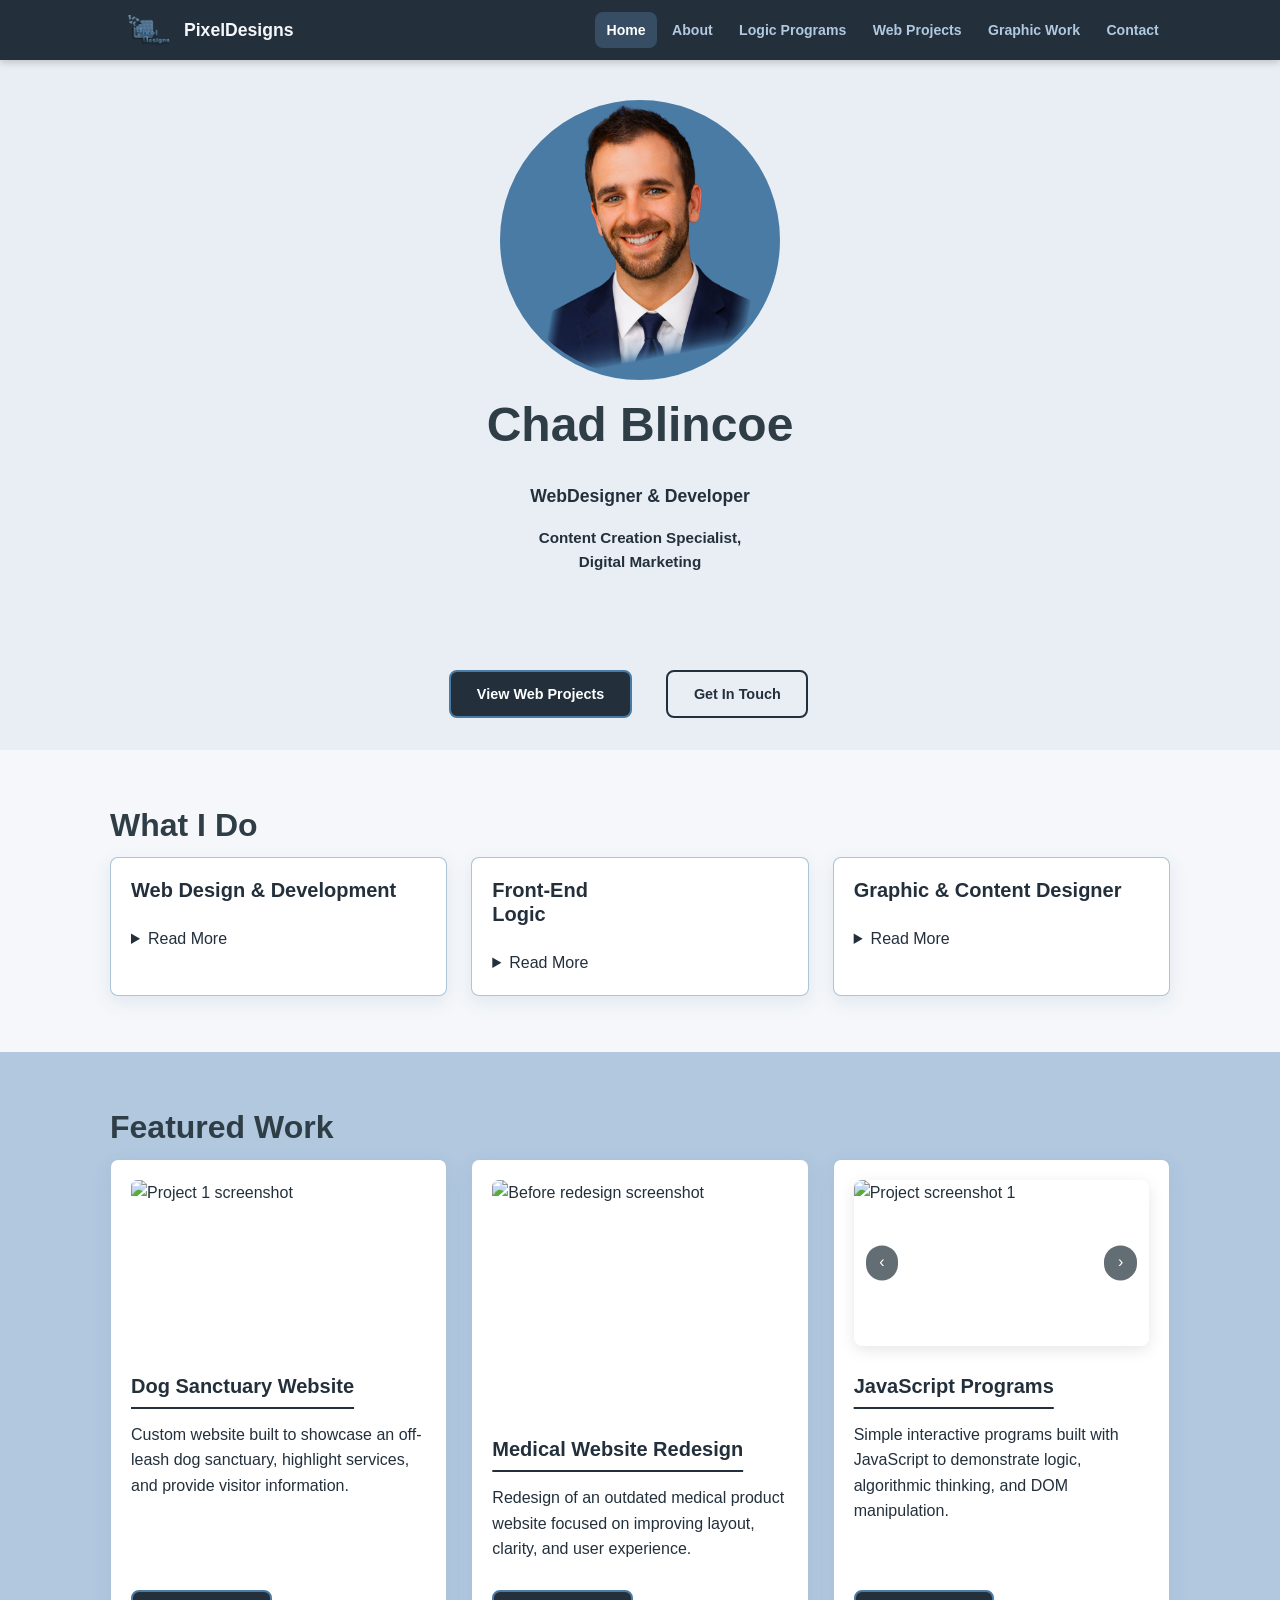
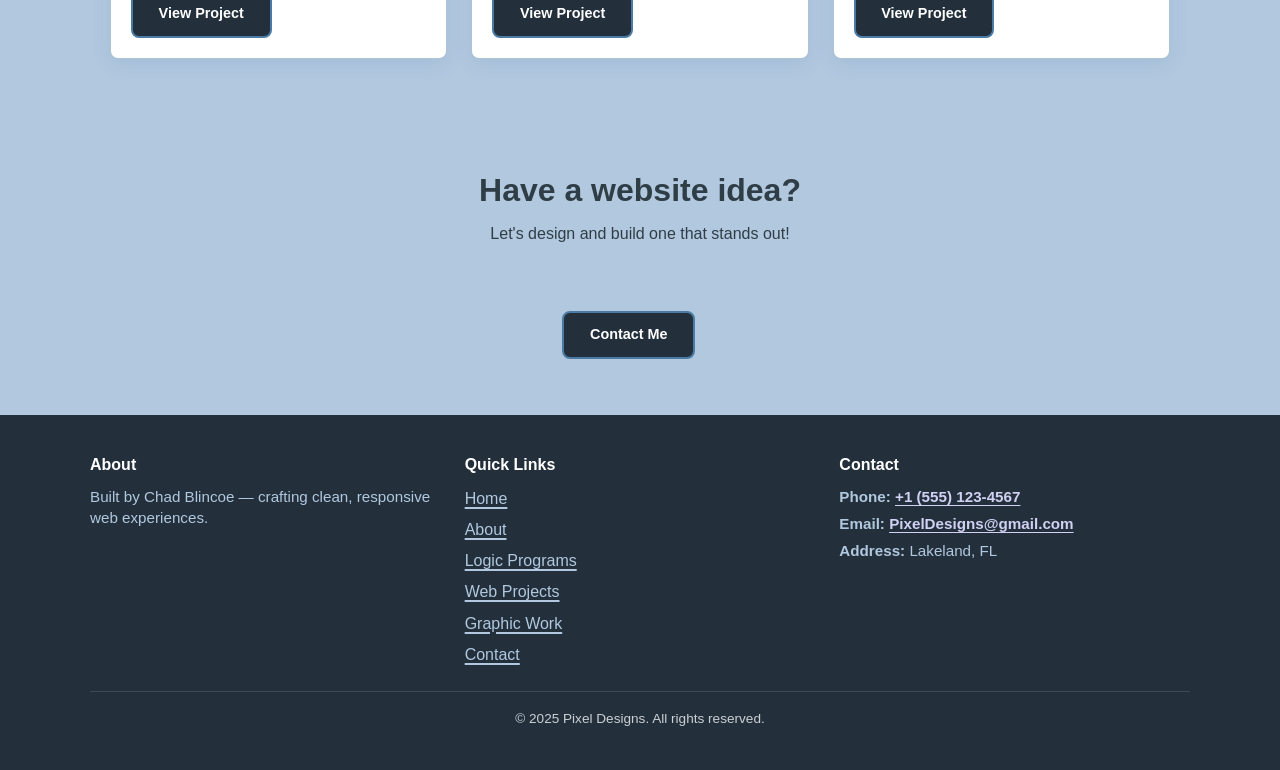
==== index.html @ 82760873 "fixed my final version for favicon" ====
<!doctype html>
<html lang="en">
  <head>
    <meta charset="UTF-8" />
    <meta name="viewport" content="width=device-width, initial-scale=1.0" />
    <title>Portfolio | Home</title>
    <link rel="stylesheet" href="styles.css" />
     <link rel="apple-touch-icon" sizes="180x180" href="favicon/apple-touch-icon.png">
<link rel="icon" type="image/png" sizes="32x32" href="favicon/favicon-32x32.png">
<link rel="icon" type="image/png" sizes="16x16" href="favicon/favicon-16x16.png">
<link rel="manifest" href="favicon/site.webmanifest">
  </head>
  <body>
    <!-- navbar -->
    <header class="navbar">
      <div class="nav-inner">
        <a href="index.html" class="logo">
          <!-- Logo -->
          <img
            src="media/myLogo.png"
            alt="Pixel designs logo"
            width="66"
            height="46"
          />
          <span>PixelDesigns</span>
        </a>

        <button
          class="hamburger"
          id="hamburger"
          aria-label="Toggle navigation"
          aria-expanded="false"
          aria-controls="navLinks"
        >
          <span></span>
          <span></span>
          <span></span>
        </button>

        <nav id="navLinks" class="nav-links" aria-label="Main navigation">
          <a href="index.html" class="nav-link active">Home</a>
          <a href="about.html" class="nav-link">About</a>
          <a href="logic-programs.html" class="nav-link">Logic Programs</a>
          <a href="web-projects.html" class="nav-link">Web Projects</a>
          <a href="graphic-work.html" class="nav-link">Graphic Work</a>
          <a href="contact.html" class="nav-link">Contact</a>
        </nav>
      </div>
    </header>

    <main id="main">
      <!-- hero -->
      <section class="hero hero-Bg">
        <!-- my selfie -->
        <img
          src="media/ChadSelfie.png"
          alt="Photo of Your Name"
          class="hero-photo"
        />
        <h1>Chad Blincoe</h1>
        <p class="hero-subtitle">WebDesigner &amp; Developer</p>
        <p class="hero-subtitle subtitle2">
          Content Creation Specialist,
          <br />
          Digital Marketing
        </p>
        <div class="hero-btns">
          <a href="web-projects.html" class="btn btn-primary">
            View Web Projects
          </a>
          <a href="contact.html" class="btn btn-secondary">Get In Touch</a>
        </div>
      </section>

      <!-- my skills -->
      <section class="section">
        <div class="container">
          <h2>What I Do</h2>
          <div class="grid-3">
            <div class="card">
              <h3>Web Design &amp; Development</h3>
              <details>
                <summary>Read More</summary>
                <p>
                  I build responsive websites using HTML, CSS, and JavaScript.
                  My focus is clean structure, mobile-first layouts, and
                  user-friendly design that works across different screen sizes.
                </p>
              </details>
            </div>
            <div class="card">
              <h3>
                Front-End
                <br />
                Logic
              </h3>
              <details>
                <summary>Read More</summary>
                <p>
                  I use JavaScript to add interactivity and functionality to
                  websites. This includes DOM manipulation, event handling, form
                  validation, and dynamic UI features like menus and overlays.
                </p>
              </details>
            </div>
            <div class="card">
              <h3>Graphic &amp; Content Designer</h3>
              <details>
                <summary>Read More</summary>
                <p>
                  I create visual assets and layouts that support clear branding
                  and user experience. My work focuses on clean design, visual
                  hierarchy, and graphics that integrate smoothly into web
                  interfaces.
                </p>
              </details>
            </div>
          </div>
        </div>
      </section>

      <!-- work experience -->
      <section class="section alt-bg">
        <div class="container">
          <h2>Featured Work</h2>
          <div class="grid-3">
            <div class="card">
              <img src="media/pottsSiteDesign.png" alt="Project 1 screenshot" />
              <h3 class="homeCards">Dog Sanctuary Website</h3>
              <p>
                Custom website built to showcase an off-leash dog sanctuary,
                highlight services, and provide visitor information.
              </p>
              <a href="web-projects.html" class="btn btn-primary">
                View Project
              </a>
            </div>
            <div class="card">
              <div class="split-image">
                <div class="split-image__item">
                  <img
                    src="media/beforeSite.png"
                    alt="Before redesign screenshot"
                  />
                </div>
                <div class="split-image__item">
                  <img
                    src="media/afterSite.png"
                    alt="After redesign screenshot"
                  />
                </div>
              </div>
              <h3 class="homeCards">Medical Website Redesign</h3>
              <p>
                Redesign of an outdated medical product website focused on
                improving layout, clarity, and user experience.
              </p>
              <a href="web-projects.html" class="btn btn-primary">
                View Project
              </a>
            </div>
            <div class="card">
              <div class="image-slider" aria-label="Project 3 gallery">
                <div class="slider-track">
                  <img
                    class="slide"
                    src="media/RockPaperScissors.png"
                    alt="Project screenshot 1"
                  />
                  <img
                    class="slide"
                    src="media/motivationArray.png"
                    alt="Project screenshot 2"
                  />
                  <img
                    class="slide"
                    src="media/ColorTranslator.png"
                    alt="Project screenshot 3"
                  />
                </div>
                <button class="slider-btn prev" aria-label="Previous slide">
                  ‹
                </button>
                <button class="slider-btn next" aria-label="Next slide">
                  ›
                </button>
              </div>
              <h3 class="homeCards">JavaScript Programs</h3>
              <p>
                Simple interactive programs built with JavaScript to demonstrate
                logic, algorithmic thinking, and DOM manipulation.
              </p>
              <a href="logic-programs.html" class="btn btn-primary">
                View Project
              </a>
            </div>
          </div>
        </div>
      </section>
      <section class="section alt-bg">
        <div class="container center">
          <h2>Have a website idea?</h2>
          <p>Let's design and build one that stands out!</p>
          <a href="contact.html" class="btn btn-primary">Contact Me</a>
        </div>
      </section>
    </main>

    <footer class="footer">
      <div class="footer-inner">
        <div class="footer-grid">
          <div class="footer-col footer-col--about">
            <h3>About</h3>
            <p>
              Built by Chad Blincoe — crafting clean, responsive web
              experiences.
            </p>
          </div>
          <div class="footer-col footer-col--links">
            <h3>Quick Links</h3>
            <nav aria-label="Footer navigation">
              <a href="index.html">Home</a>
              <a href="about.html">About</a>
              <a href="logic-programs.html">Logic Programs</a>
              <a href="web-projects.html">Web Projects</a>
              <a href="graphic-work.html">Graphic Work</a>
              <a href="contact.html">Contact</a>
            </nav>
          </div>
          <div class="footer-col footer-col--contact">
            <h3>Contact</h3>
            <p>
              <strong>Phone:</strong>
              <a href="tel:+15551234567">
                <span class="footer-contact-text">+1 (555) 123-4567</span>
              </a>
            </p>
            <p>
              <strong>Email:</strong>
              <a href="mailto:pixeldesigns@gmail.com">
                <span class="footer-contact-text">PixelDesigns@gmail.com</span>
              </a>
            </p>
            <p>
              <strong>Address:</strong>
              Lakeland, FL
            </p>
          </div>
        </div>
        <div class="footer-bottom">
          <p>&copy; 2025 Pixel Designs. All rights reserved.</p>
        </div>
      </div>
    </footer>

    <script src="scripts.js"></script>
  </body>
</html>
---- styles.css ----
/* ============================================================
   my color palette:
     --blue-mid:   #4A7BA5
     --blue-light: #6FA3D6
     --off-white:  #F5F7FA
     --dark:       #2F3E46
     --pale-blue:  #C6DDF0
   ============================================================ */

/* my varibles */
:root {
  --nav-h: 60px;
  --max-w: 1100px;
  --gap: 1.5rem;
  --radius: 8px;
  --blue-mid: #4a7ba5;
  --blue-mid-rgb: 74, 123, 165;
  --blue-light: #6fa3d6;
  --off-white: #e9edf4;
  --dark: #23303c;
  --pale-blue: #b1c8df;
}

/* reset */
*,
*::before,
*::after {
  box-sizing: border-box;
  margin: 0;
  padding: 0;
}

html {
  scroll-behavior: smooth;
}

body {
  font-family: sans-serif;
  font-size: 1rem;
  line-height: 1.6;
  color: #2f3e46;
  background-color: #f5f7fa;
  display: flex;
  flex-direction: column;
  min-height: 100vh;
}

main {
  flex: 1;
}

img {
  max-width: 100%;
  height: auto;
  display: block;
}

a {
  color: #4a7ba5;
}
a:hover,
a:focus-visible {
  color: #2f3e46;
}

:focus-visible {
  outline: 3px solid #4a7ba5;
  outline-offset: 3px;
}

h1,
h2,
h3 {
  line-height: 1.2;
  margin-bottom: 0.75rem;
  color: #2f3e46;
}
h1 {
  font-size: clamp(1.8rem, 4vw, 3rem);
}
h2 {
  font-size: clamp(1.4rem, 3vw, 2rem);
}
h3 {
  font-size: clamp(1rem, 2vw, 1.25rem);
}

p {
  margin-bottom: 1rem;
}
p:last-child {
  margin-bottom: 0;
}

ul,
ol {
  padding-left: 1.5rem;
}
li {
  margin-bottom: 0.4rem;
}

/* layout  */
.container {
  width: 100%;
  max-width: var(--max-w);
  margin-inline: auto;
  padding-inline: 1.25rem;
}

.section {
  padding-block: 3.5rem;
}

.alt-bg {
  background-color: var(--pale-blue);
}

.center {
  text-align: center;
}

/* two-column flex layout — stacks on mobile */
.two-col {
  display: flex;
  flex-wrap: wrap;
  gap: var(--gap);
  flex-direction: row;
}

/* flip order for alternating sections */
.two-col.reverse {
  flex-direction: row-reverse;
}

.two-col .col {
  flex: 1 1 280px;
}

/* 3-up grid */
.grid-3 {
  display: grid;
  grid-template-columns: repeat(auto-fit, minmax(240px, 1fr));
  gap: var(--gap);
}

/* 2-up grid */
.grid-2 {
  display: grid;
  grid-template-columns: repeat(auto-fit, minmax(280px, 1fr));
  gap: var(--gap);
}

/* navbar */
.navbar {
  position: sticky;
  top: 0;
  z-index: 100;
  height: var(--nav-h);
  background-color: var(--dark);
  box-shadow: 0 2px 8px rgba(0, 0, 0, 0.2);
}

.nav-inner {
  display: flex;
  align-items: center;
  justify-content: space-between;
  height: 100%;
  max-width: var(--max-w);
  margin-inline: auto;
  padding-inline: 1.25rem;
  gap: 1rem;
}

/* logo */
.logo {
  display: flex;
  align-items: center;
  gap: 0.5rem;
  text-decoration: none;
  color: #f5f7fa;
  font-weight: bold;
  font-size: 1.1rem;
  flex-shrink: 0;
}
.logo img {
  border-radius: 4px;
}
.logo span {
  color: #f5f7fa;
}

/* desktop nav links */
.nav-links {
  display: flex;
  align-items: center;
  gap: 0.25rem;
}

.nav-link {
  color: var(--pale-blue);
  text-decoration: none;
  font-weight: 600;
  font-size: 0.88rem;
  padding: 0.4rem 0.7rem;
  border-radius: var(--radius);
  transition:
    background 0.2s,
    color 0.2s;
}
.nav-link:hover,
.nav-link:focus-visible {
  background-color: rgba(198, 221, 240, 0.15);
  color: #fff;
  text-decoration: none;
}
.nav-link.active {
  background-color: rgba(111, 163, 214, 0.25);
  color: #fff;
}

/* hamburger — hidden on desktop */
.hamburger {
  display: none;
  flex-direction: column;
  justify-content: center;
  gap: 5px;
  width: 38px;
  height: 38px;
  background: none;
  border: none;
  cursor: pointer;
  padding: 5px;
  border-radius: var(--radius);
  flex-shrink: 0;
}
.hamburger span {
  display: block;
  width: 100%;
  height: 2px;
  background-color: #f5f7fa;
  border-radius: 2px;
  transition:
    transform 0.3s,
    opacity 0.3s;
  transform-origin: center;
}
.hamburger.is-open span:nth-child(1) {
  transform: translateY(7px) rotate(45deg);
}
.hamburger.is-open span:nth-child(2) {
  opacity: 0;
}
.hamburger.is-open span:nth-child(3) {
  transform: translateY(-7px) rotate(-45deg);
}

/* buttons */
.btn {
  display: inline-block;
  padding: 0.65rem 1.6rem;
  margin-right: 1.4rem;
  margin-top: 3rem;
  border-radius: var(--radius);
  font-weight: 700;
  font-size: 0.9rem;
  text-decoration: none;
  border: 2px solid transparent;
  cursor: pointer;
  transition:
    background 0.2s,
    color 0.2s,
    border-color 0.2s;
}
.btn-primary {
  background-color: var(--dark);
  color: #fff;
  border-color: var(--blue-mid);
}
.btn-primary:hover,
.btn-primary:focus-visible {
  background-color: var(--pale-blue);
  border-color: var(--dark);
  color: var(--dark);
  text-decoration: none;
}
.btn-secondary {
  background-color: transparent;
  color: var(--dark);
  border-color: var(--dark);
}
.btn-secondary:hover,
.btn-secondary:focus-visible {
  background-color: var(--blue-mid);
  color: #fff;
  text-decoration: none;
}

/* hero */
.hero {
  display: flex;
  flex-direction: column;
  align-items: center;
  text-align: center;
  padding: 2.5rem 1.25rem 2rem;
  gap: 1rem;
  background-color: var(--off-white);
}
.hero-photo {
  width: 280px;
  height: 280px;
  border-radius: 50%;
  object-fit: contain;
  border: 4px solid var(--blue-mid);
  background-color: var(--blue-mid);
}
.hero-subtitle {
  font-size: 1.1rem;
  color: var(--dark);
  font-weight: 600;
  margin: 0;
}
.subtitle2 {
  font-size: 0.95rem;
  margin-bottom: 1.5rem;
}
.hero-btns {
  display: flex;
  flex-wrap: wrap;
  gap: 0.75rem;
  justify-content: center;
  margin-top: 0.5rem;
}

/*  page header */
.page-header {
  background-color: var(--dark);
  color: #f5f7fa;
  padding: 3rem 1.25rem;
  text-align: center;
}
.page-header h1 {
  color: #f5f7fa;
}
.page-header p {
  color: var(--pale-blue);
  margin: 0;
}

/* card */
.card {
  background: #fff;
  color: var(--dark);
  border-radius: var(--radius);
  border: 1px solid rgba(var(--blue-mid-rgb), 0.45);
  padding: 1.25rem;
  box-shadow: 0 6px 18px rgba(var(--blue-mid-rgb), 0.12);
  display: flex;
  flex-direction: column;
  gap: 0.75rem;
  min-height: 100%;
}
.card h3,
.card p {
  color: var(--dark);
}
.card img {
  border-radius: calc(var(--radius) - 2px);
  width: 100%;
  aspect-ratio: 16/9;
  object-fit: cover;
}
.card > a.btn {
  margin-top: auto;
  align-self: flex-start;
}

.split-image {
  display: grid;
  grid-template-columns: repeat(2, 1fr);
  gap: 2px;
  border-radius: calc(var(--radius) - 2px);
  overflow: hidden;
  /* vvv changes make split image ratio bigger
  or smaller */
  aspect-ratio: 9 / 7;
}

.split-image__item img {
  width: 100%;
  height: 100%;
  object-fit: cover;
  display: block;
}

.card-btns {
  display: flex;
  flex-wrap: wrap;
  gap: 0.5rem;
  margin-top: auto;
}
.homeCards {
  text-decoration: underline;
  text-underline-offset: 0.85rem;
  margin-top: 1rem;
}

/* website redesign card */
.card-redesign {
  gap: 1rem;
}

.redesign-container {
  display: grid;
  grid-template-columns: repeat(auto-fit, minmax(220px, 1fr));
  gap: 1rem;
  margin-top: 0.5rem;
}

.redesign-preview {
  display: flex;
  flex-direction: column;
  gap: 0.5rem;
  padding: 0.75rem;
  background-color: var(--pale-blue);
  border-radius: calc(var(--radius) - 2px);
}

.preview-label {
  font-size: 0.85rem;
  font-weight: 700;
  color: black;
  text-transform: uppercase;
  letter-spacing: 0.5px;
}

.redesign-preview img {
  border-radius: calc(var(--radius) - 4px);
  width: 100%;
  aspect-ratio: 16/9;
  object-fit: cover;
}

/* skills list */
.skills-list {
  list-style: none;
  padding: 0;
  display: grid;
  grid-template-columns: repeat(auto-fit, minmax(200px, 1fr));
  gap: 0.75rem;
}
.skills-list li {
  background: #fff;
  padding: 0.7rem 1rem;
  border-radius: var(--radius);
  border-left: 4px solid var(--blue-mid);
  font-weight: 600;
  font-size: 0.9rem;
  margin: 0;
}

/*  table */
.work-table-caption {
  position: relative;
  margin: 0 auto;
  padding: 1rem;
}

.table-wrap {
  overflow-x: auto;
  border-radius: var(--radius);
  box-shadow: 0 2px 8px rgba(0, 0, 0, 0.07);
}
table {
  width: 100%;
  border-collapse: collapse;
  background: #fff;
  font-size: 0.92rem;
}
thead {
  background-color: var(--dark);
  color: #f5f7fa;
}
th,
td {
  padding: 0.8rem 1rem;
  text-align: left;
  border-bottom: 1px solid var(--pale-blue);
}
th {
  font-weight: 700;
  font-size: 0.82rem;
  letter-spacing: 0.04em;
  text-transform: uppercase;
}
tbody tr:last-child td {
  border-bottom: none;
}
tbody tr:hover {
  background-color: rgba(198, 221, 240, 0.3);
}

/* image slider */
.image-slider {
  position: relative;
  max-width: 720px;
  margin-inline: auto;
  overflow: hidden;
  border-radius: var(--radius);
  box-shadow: 0 4px 16px rgba(0, 0, 0, 0.1);
}
.sliderHeading {
  display: flex;
  align-items: center;
  justify-content: center;
  flex-direction: column;
}

.slider-track {
  display: flex;
  transition: transform 0.35s ease;
}

.slide {
  min-width: 100%;
  height: auto;
  object-fit: cover;
}

.slider-btn {
  position: absolute;
  top: 50%;
  transform: translateY(-50%);
  border: none;
  background: rgba(47, 62, 70, 0.75);
  color: #fff;
  padding: 0.6rem 0.85rem;
  border-radius: 999px;
  cursor: pointer;
  font-size: 1rem;
  line-height: 1;
  transition: background 0.2s;
}

.slider-btn:hover,
.slider-btn:focus-visible {
  background: rgba(47, 62, 70, 0.9);
}

.slider-btn.prev {
  left: 0.75rem;
}
.slider-btn.next {
  right: 0.75rem;
}

.sliderTitle {
  display: flex;
  align-items: center;
  justify-content: center;
}

/* gallery */
.gallery-grid {
  display: grid;
  grid-template-columns: repeat(auto-fit, minmax(260px, 1fr));
  gap: var(--gap);
}
.gallery-title {
  display: flex;
  flex-direction: column;
  justify-content: center;
  align-items: center;
  margin-bottom: 2rem;
}
.gallery-title > p {
  text-decoration: underline;
  text-underline-offset: 0.4rem;
}
.gallery-grid figure {
  margin: 0;
  border-radius: var(--radius);
  overflow: hidden;
  box-shadow: 0 2px 8px rgba(0, 0, 0, 0.07);
  background: #fff;
  cursor: pointer;
}
/* makes images scale when hovered on*/
.gallery-grid figure:hover {
  transform: scale(1.1);
  
}

.gallery-grid img {
  width: 100%;
  aspect-ratio: 4/3;
  object-fit: cover;
}
.gallery-grid figcaption {
  padding: 0.6rem 0.9rem;
  font-size: 0.88rem;
  color: #090a0a;
}
.gallery-video {
  width: 100%;
  height: 15rem;
  display: block;
}
.figCaptions {
  margin-top: 1rem;
  font-weight: bold;
  font-family: sans-serif;
}
.clickToView {
  font-size: 15px;
  max-width: 12rem;
  margin: 0 auto;
  margin-bottom: 2rem;
  top: 60px; 
  z-index: 3001;
  background-color: rgba(59, 98, 150, 0.087);
  padding: 0.5rem 0;
  text-align: center;
}

/* lightbox overlay */
.lightbox-overlay {
  position: fixed;
  inset: 0;
  background: rgba(15, 20, 25, 0.85);
  display: flex;
  align-items: center;
  justify-content: center;
  z-index: 2000;
  opacity: 0;
  visibility: hidden;
  transition:
    opacity 0.2s ease,
    visibility 0.2s ease;
}
.lightbox-overlay.is-open {
  opacity: 1;
  visibility: visible;
}
.lightbox-content {
  position: relative;
  max-width: 90vw;
  max-height: 90vh;
  padding: 0.25rem;
}
.lightbox-content img,
.lightbox-split img,
.lightbox-content video {
  width: 100%;
  height: auto;
  max-height: 90vh;
  object-fit: contain;
  border-radius: 8px;
  box-shadow: 0 0 24px rgba(0, 0, 0, 0.65);
}
.lightbox-split {
  display: flex;
  gap: 0.5rem;
  width: 100%;
  flex-wrap: wrap;
  justify-content: center;
}
.lightbox-split img {
  width: calc(50% - 0.25rem);
  max-width: calc(50% - 0.25rem);
  min-width: 180px;
}
.lightbox-caption {
  margin-top: 0.65rem;
  color: #e9edf4;
  text-align: center;
  font-size: 0.95rem;
}
.lightbox-close {
  position: absolute;
  top: -0.65rem;
  right: -0.65rem;
  width: 34px;
  height: 34px;
  border: none;
  border-radius: 999px;
  background: rgba(244, 244, 244, 0.95);
  color: #23303c;
  font-size: 1.1rem;
  cursor: pointer;
  display: grid;
  place-items: center;
  z-index: 2001;
}
.lightbox-close:hover,
.lightbox-close:focus-visible {
  background: rgba(255, 255, 255, 1);
  outline: 2px solid #4a7ba5;
}

/* contact page */
.contact-list {
  list-style: none;
  padding: 0;
  margin-top: 1rem;
}
.contact-list li {
  margin-bottom: 0.6rem;
}
.contact-text {
  color: rgb(6, 6, 189);
}

.contact-form {
  display: flex;
  flex-direction: column;
  gap: 1rem;
}
.form-group {
  display: flex;
  flex-direction: column;
  gap: 0.3rem;
}
.form-group label {
  font-weight: 700;
  font-size: 0.88rem;
}
.form-group input,
.form-group select,
.form-group textarea {
  padding: 0.6rem 0.8rem;
  border: 2px solid var(--pale-blue);
  border-radius: var(--radius);
  font-family: inherit;
  font-size: 0.95rem;
  color: var(--dark);
  background: #fff;
  width: 100%;
  transition: border-color 0.2s;
}
.form-group input:focus,
.form-group select:focus,
.form-group textarea:focus {
  outline: none;
  border-color: var(--blue-mid);
  box-shadow: 0 0 0 3px rgba(74, 123, 165, 0.18);
}
.form-group input.error,
.form-group textarea.error {
  border-color: #c0392b;
}
.form-error {
  font-size: 0.8rem;
  color: #c0392b;
  min-height: 1rem;
}
.required {
  color: #c0392b;
}
.form-note {
  font-size: 0.8rem;
  color: #4e4c4c;
}
.form-group textarea {
  resize: vertical;
  min-height: 120px;
}
.form-success {
  padding: 0.9rem 1rem;
  background: #d4edda;
  border: 1px solid #c3e6cb;
  color: #155724;
  border-radius: var(--radius);
}
.form-success p {
  margin: 0;
}

/*  footer */
.footer {
  background-color: var(--dark);
  color: var(--pale-blue);
  padding: 2.5rem 1.25rem;
}
.footer-contact-text {
  text-decoration: underline;
  text-underline-offset: 3px;
  color: rgb(209, 209, 243);
}
.footer-contact-text:hover {
  color: rgb(109, 109, 244);
}
.footer-inner {
  max-width: var(--max-w);
  margin-inline: auto;
}
.footer-grid {
  display: grid;
  grid-template-columns: repeat(auto-fit, minmax(220px, 1fr));
  gap: 1.5rem;
  margin-bottom: 1.5rem;
}
.footer-col h3 {
  font-size: 1rem;
  margin-bottom: 0.75rem;
  color: #fff;
}
.footer-col p {
  margin: 0.35rem 0;
  color: var(--pale-blue);
  font-size: 0.95rem;
  line-height: 1.4;
}
.footer-col a {
  color: var(--pale-blue);
  text-decoration: none;
  font-weight: 600;
}
.footer-col--links nav {
  display: flex;
  flex-direction: column;
  gap: 0.35rem;
  margin: 0;
}
.footer-col--links a {
  font-weight: 500;
  text-decoration: underline;
  text-underline-offset: 3px;
  text-decoration-thickness: 2px;
}
.footer-col--links a:hover,
.footer-col--links a:focus-visible {
  color: #fff;
}
.footer-bottom {
  border-top: 1px solid rgba(255, 255, 255, 0.12);
  padding-top: 1rem;
  text-align: center;
}
.footer-bottom p {
  margin: 0;
  font-size: 0.85rem;
  color: rgba(245, 247, 250, 0.8);
}

/* details / summary collapsible sections */
details.program-details {
  border: 1px solid rgba(var(--blue-mid-rgb), 0.35);
  border-radius: var(--radius);
  background: rgba(var(--blue-mid-rgb), 0.08);
  padding: 0.75rem;
  margin-bottom: 1.25rem;
}
details.program-details summary {
  list-style: none;
  cursor: pointer;
  display: flex;
  align-items: center;
  justify-content: space-between;
  gap: 0.75rem;
  font-weight: 700;
  padding: 0.4rem 0.55rem;
  border-radius: calc(var(--radius) - 2px);
  background: rgba(255, 255, 255, 0.55);
  border: 1px solid rgba(var(--blue-mid-rgb), 0.25);
}

details.program-details summary::-webkit-details-marker {
  display: none;
}

details.program-details summary::after {
  content: "▶";
  transition: transform 0.2s ease;
}

details.program-details[open] summary::after {
  transform: rotate(90deg);
}

details.program-details p {
  margin: 0.75rem 0 0;
  line-height: 1.5;
}

/*  mobile responsive  */
@media (max-width: 640px) {
  /* show hamburger and hide nav */
  .hamburger {
    display: flex;
  }

  .nav-links {
    display: none;
    flex-direction: column;
    align-items: stretch;
    position: absolute;
    top: var(--nav-h);
    left: 0;
    right: 0;
    background-color: var(--dark);
    padding: 0.75rem 1rem 1rem;
    box-shadow: 0 6px 16px rgba(0, 0, 0, 0.25);
    z-index: 99;
    border-top: 1px solid rgba(255, 255, 255, 0.08);
  }
  .nav-links.is-open {
    display: flex;
  }

  .nav-link {
    padding: 0.7rem 0.8rem;
    font-size: 1rem;
  }

  /* program cards: show image first on narrow screens */
  .program-row,
  .two-col.reverse {
    flex-direction: column-reverse;
  }

  /* makes hero stack vertically */
  .hero-photo {
    width: 140px;
    height: 140px;
  }

  /* footer layout on narrow screens */
  .footer-grid {
    justify-items: center;
    text-align: center;
  }
  .footer-bottom {
    text-align: center;
  }
}
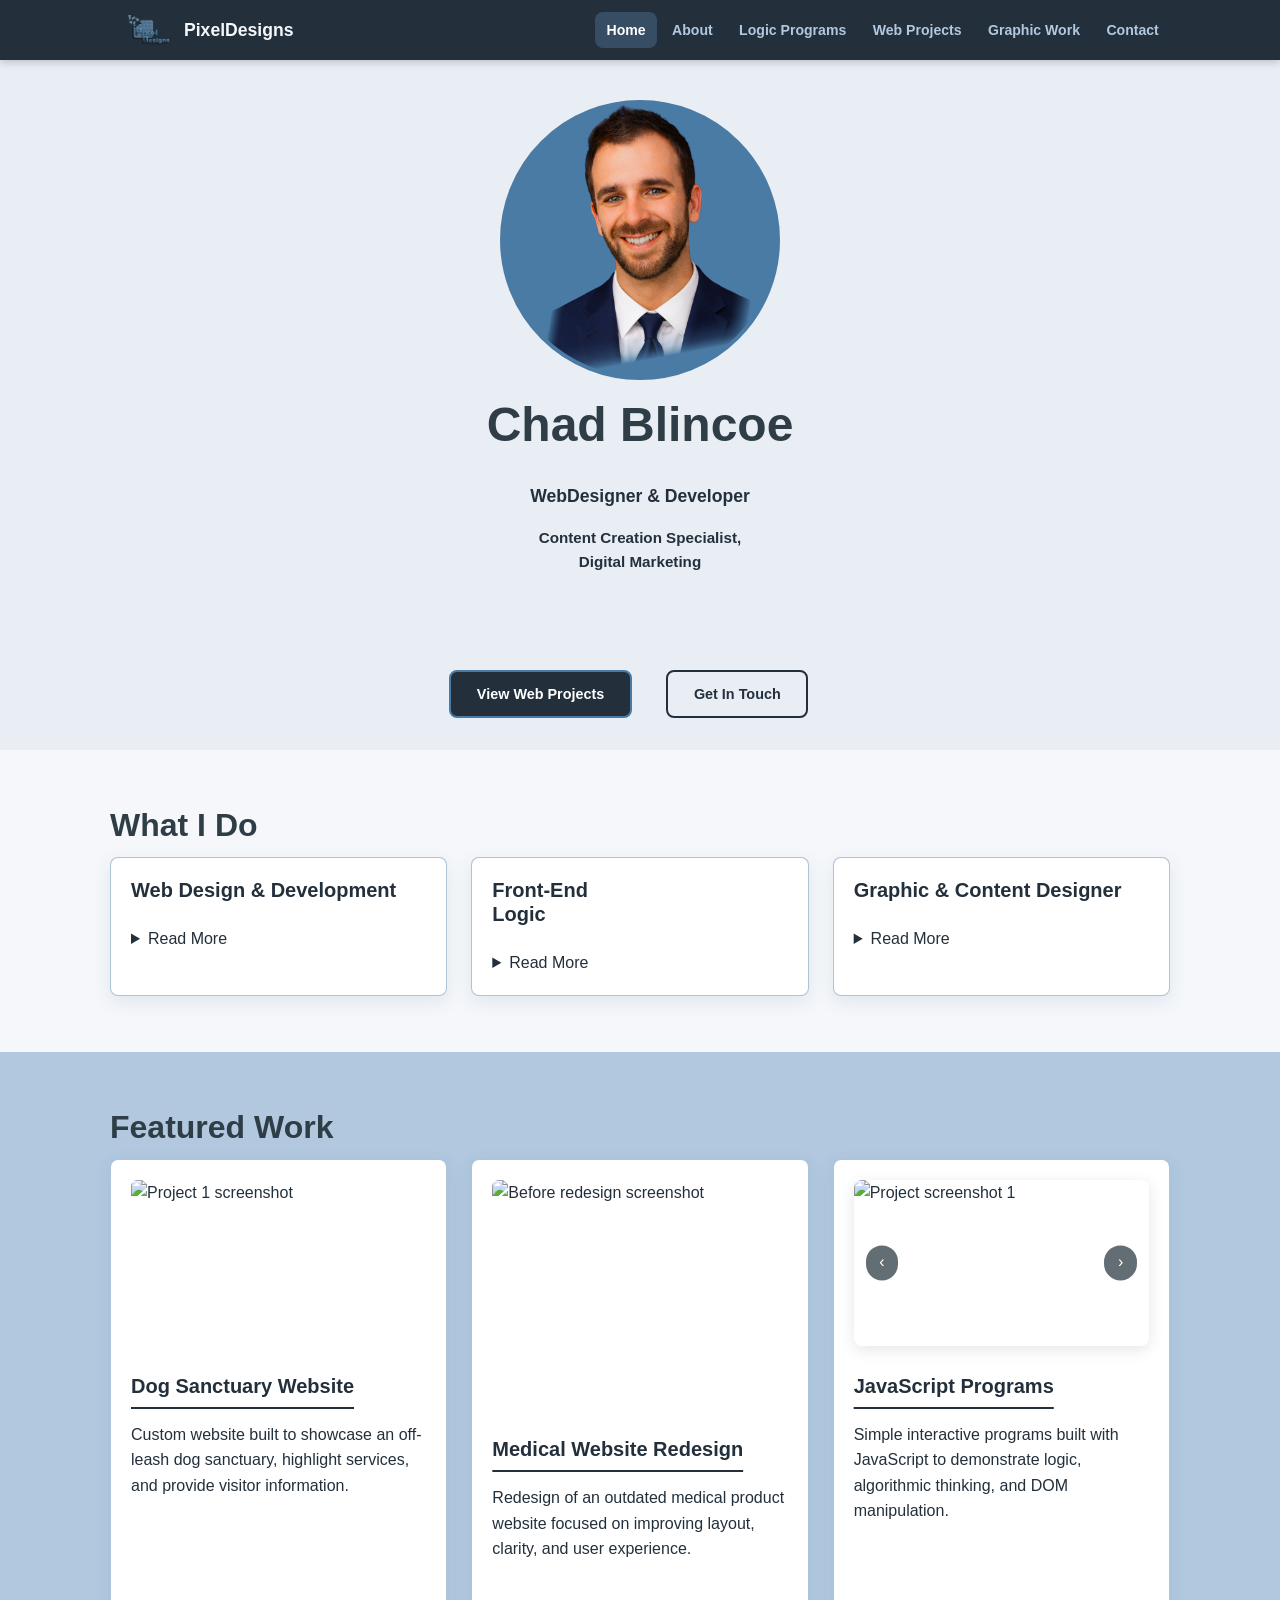
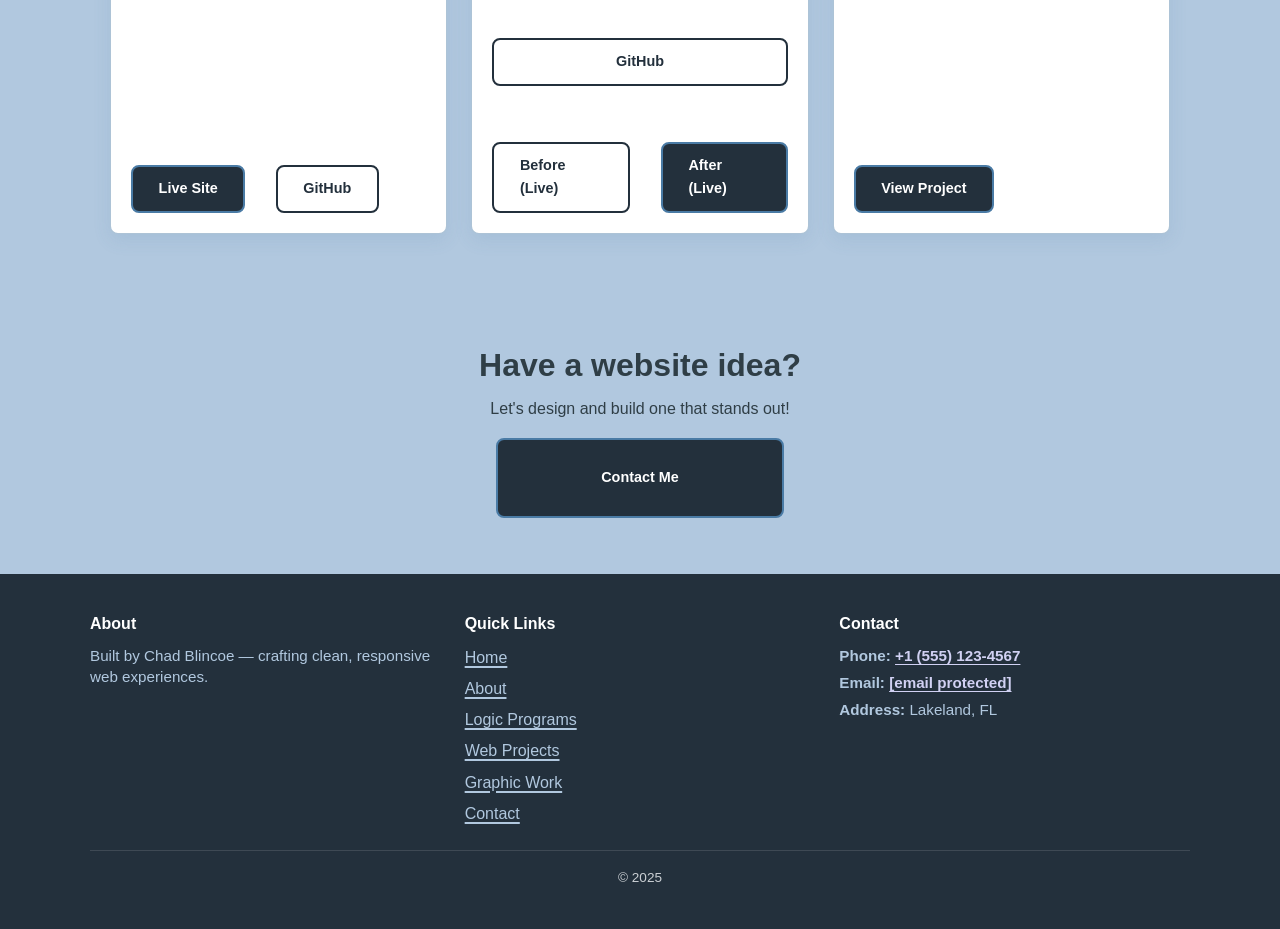
==== commit e8e7bdaa: "moved live site buttons on cards on index page and rearranged them" ====
--- a/index.html
+++ b/index.html
@@ -5,10 +5,24 @@
     <meta name="viewport" content="width=device-width, initial-scale=1.0" />
     <title>Portfolio | Home</title>
     <link rel="stylesheet" href="styles.css" />
-     <link rel="apple-touch-icon" sizes="180x180" href="favicon/apple-touch-icon.png">
-<link rel="icon" type="image/png" sizes="32x32" href="favicon/favicon-32x32.png">
-<link rel="icon" type="image/png" sizes="16x16" href="favicon/favicon-16x16.png">
-<link rel="manifest" href="favicon/site.webmanifest">
+    <link
+      rel="apple-touch-icon"
+      sizes="180x180"
+      href="favicon/apple-touch-icon.png"
+    />
+    <link
+      rel="icon"
+      type="image/png"
+      sizes="32x32"
+      href="favicon/favicon-32x32.png"
+    />
+    <link
+      rel="icon"
+      type="image/png"
+      sizes="16x16"
+      href="favicon/favicon-16x16.png"
+    />
+    <link rel="manifest" href="favicon/site.webmanifest" />
   </head>
   <body>
     <!-- navbar -->
@@ -131,9 +145,24 @@
                 Custom website built to showcase an off-leash dog sanctuary,
                 highlight services, and provide visitor information.
               </p>
-              <a href="web-projects.html" class="btn btn-primary">
-                View Project
-              </a>
+              <div class="card-btns">
+                <a
+                  href="https://blincoechad.github.io/SchoolWebPage/"
+                  class="btn btn-primary"
+                  target="_blank"
+                  rel="noopener noreferrer"
+                >
+                  Live Site
+                </a>
+                <a
+                  href="https://github.com/Blincoechad/SchoolWebPage"
+                  class="btn btn-secondary"
+                  target="_blank"
+                  rel="noopener noreferrer"
+                >
+                  GitHub
+                </a>
+              </div>
             </div>
             <div class="card">
               <div class="split-image">
@@ -155,9 +184,44 @@
                 Redesign of an outdated medical product website focused on
                 improving layout, clarity, and user experience.
               </p>
-              <a href="web-projects.html" class="btn btn-primary">
-                View Project
-              </a>
+              <div
+                class="card-btns"
+                style="display: flex; flex-direction: column; gap: 8px"
+              >
+                <a
+                  href="https://github.com/Blincoechad/SiteRebuild"
+                  class="btn btn-secondary"
+                  target="_blank"
+                  rel="noopener noreferrer"
+                  style="width: 100%; text-align: center"
+                >
+                  GitHub
+                </a>
+                <div
+                  style="
+                    display: flex;
+                    justify-content: space-between;
+                    gap: 8px;
+                  "
+                >
+                  <a
+                    href="https://www.pnwx.com"
+                    class="btn btn-secondary"
+                    target="_blank"
+                    rel="noopener noreferrer"
+                  >
+                    Before (Live)
+                  </a>
+                  <a
+                    href="https://blincoechad.github.io/SiteRebuild/"
+                    class="btn btn-primary"
+                    target="_blank"
+                    rel="noopener noreferrer"
+                  >
+                    After (Live)
+                  </a>
+                </div>
+              </div>
             </div>
             <div class="card">
               <div class="image-slider" aria-label="Project 3 gallery">
@@ -201,7 +265,9 @@
         <div class="container center">
           <h2>Have a website idea?</h2>
           <p>Let's design and build one that stands out!</p>
-          <a href="contact.html" class="btn btn-primary">Contact Me</a>
+          <a href="contact.html" class="btn btn-primary contact-button">
+            Contact Me
+          </a>
         </div>
       </section>
     </main>
@@ -237,8 +303,17 @@
             </p>
             <p>
               <strong>Email:</strong>
-              <a href="mailto:pixeldesigns@gmail.com">
-                <span class="footer-contact-text">PixelDesigns@gmail.com</span>
+              <a
+                href="/cdn-cgi/l/email-protection#ea9a83928f868e8f99838d8499aa8d878b8386c4898587"
+              >
+                <span class="footer-contact-text">
+                  <span
+                    class="__cf_email__"
+                    data-cfemail="93c3faebf6ffd7f6e0faf4fde0d3f4fef2faffbdf0fcfe"
+                  >
+                    [email&#160;protected]
+                  </span>
+                </span>
               </a>
             </p>
             <p>
@@ -248,11 +323,9 @@
           </div>
         </div>
         <div class="footer-bottom">
-          <p>&copy; 2025 Pixel Designs. All rights reserved.</p>
+          <p>&copy; 2025</p>
         </div>
       </div>
     </footer>
-
-    <script src="scripts.js"></script>
   </body>
 </html>
--- a/styles.css
+++ b/styles.css
@@ -294,6 +294,14 @@
   background-color: var(--blue-mid);
   color: #fff;
   text-decoration: none;
+}
+.contact-button {
+  margin: 0 auto;
+  width: 18rem;
+  height: 5rem;
+  display: flex;
+  align-items: center;
+  justify-content: center;
 }
 
 /* hero */
@@ -571,7 +579,7 @@
   flex-direction: column;
   justify-content: center;
   align-items: center;
-  margin-bottom: 2rem;
+  margin-bottom: 0.5rem;
 }
 .gallery-title > p {
   text-decoration: underline;
@@ -588,7 +596,6 @@
 /* makes images scale when hovered on*/
 .gallery-grid figure:hover {
   transform: scale(1.1);
-  
 }
 
 .gallery-grid img {
@@ -610,15 +617,23 @@
   margin-top: 1rem;
   font-weight: bold;
   font-family: sans-serif;
+  display: flex;
+  align-items: center;
+  gap: 0.3rem;
+}
+.bullet {
+  font-size: 1.5rem;
+  line-height: 1;
+  padding: 0.2rem;
 }
 .clickToView {
+  color: rgba(0, 0, 0, 0.838);
   font-size: 15px;
   max-width: 12rem;
   margin: 0 auto;
-  margin-bottom: 2rem;
-  top: 60px; 
+  margin-bottom: 4rem;
+  top: 60px;
   z-index: 3001;
-  background-color: rgba(59, 98, 150, 0.087);
   padding: 0.5rem 0;
   text-align: center;
 }
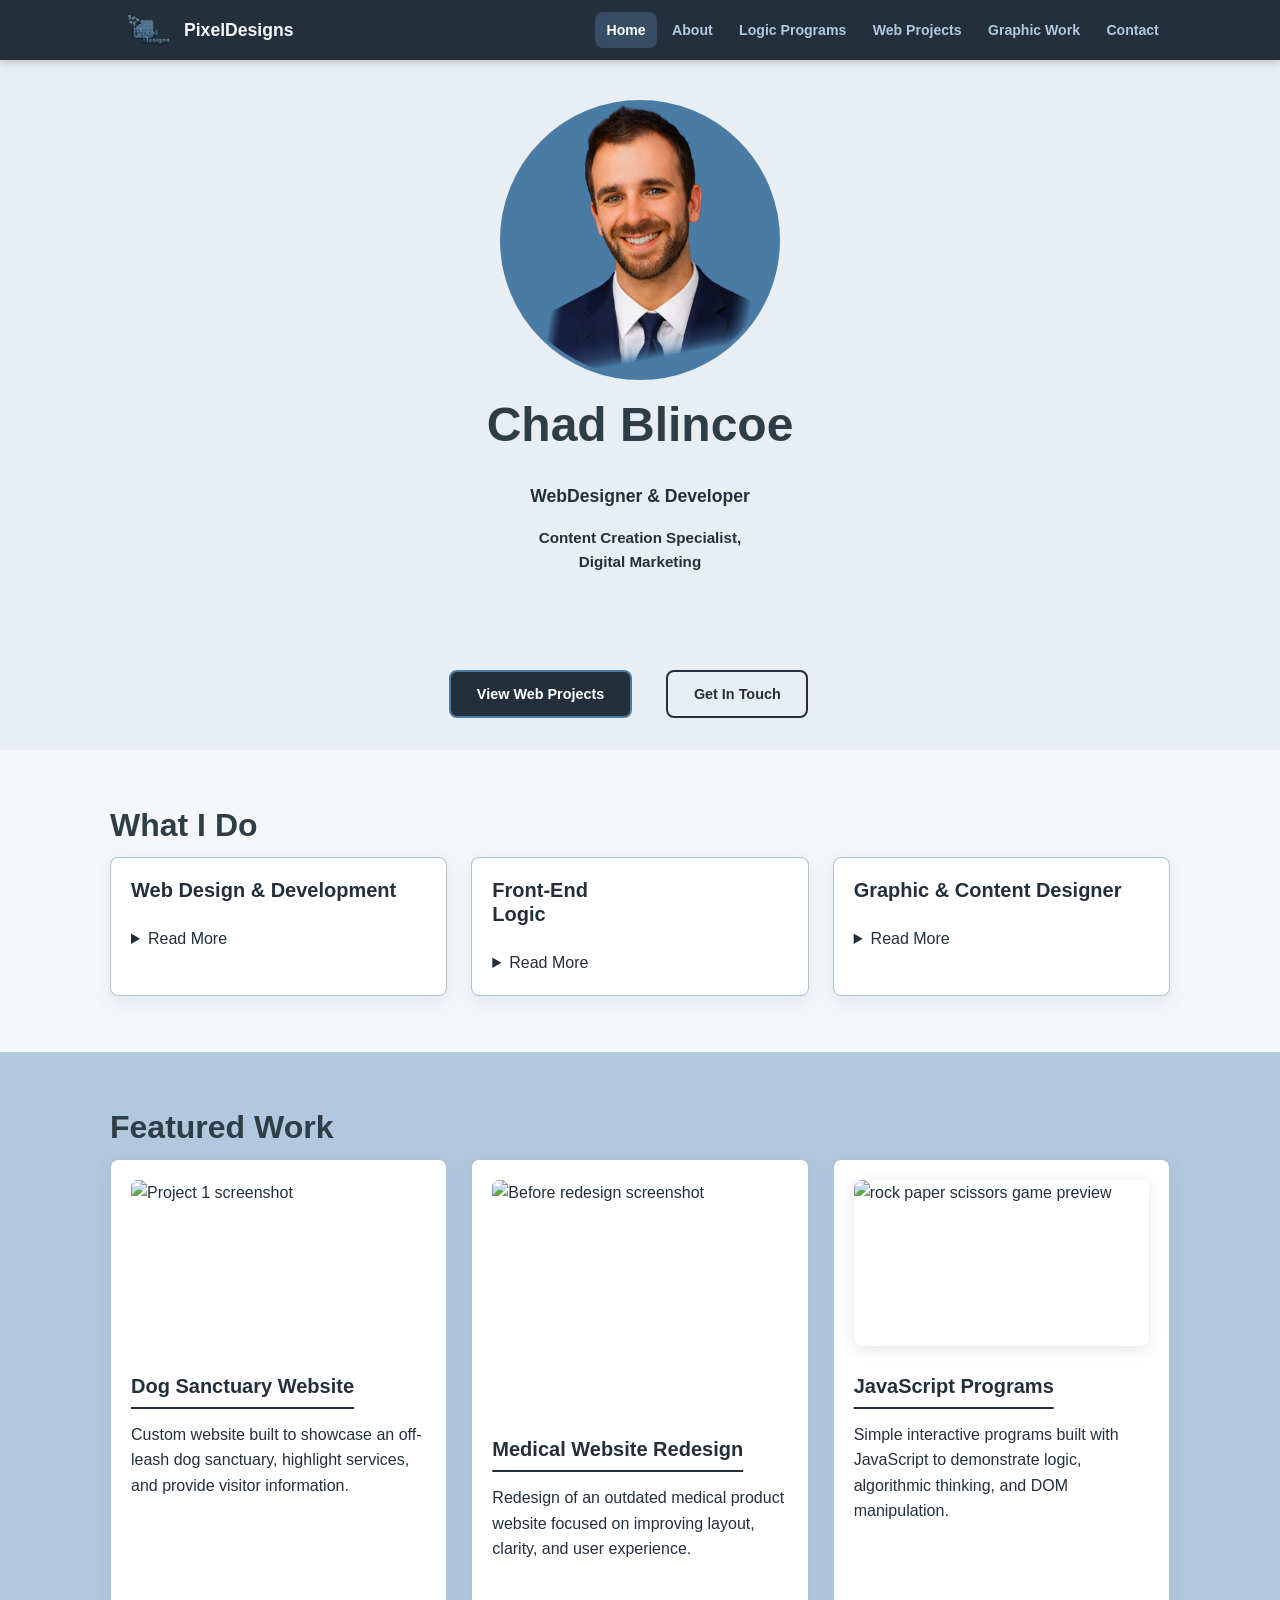
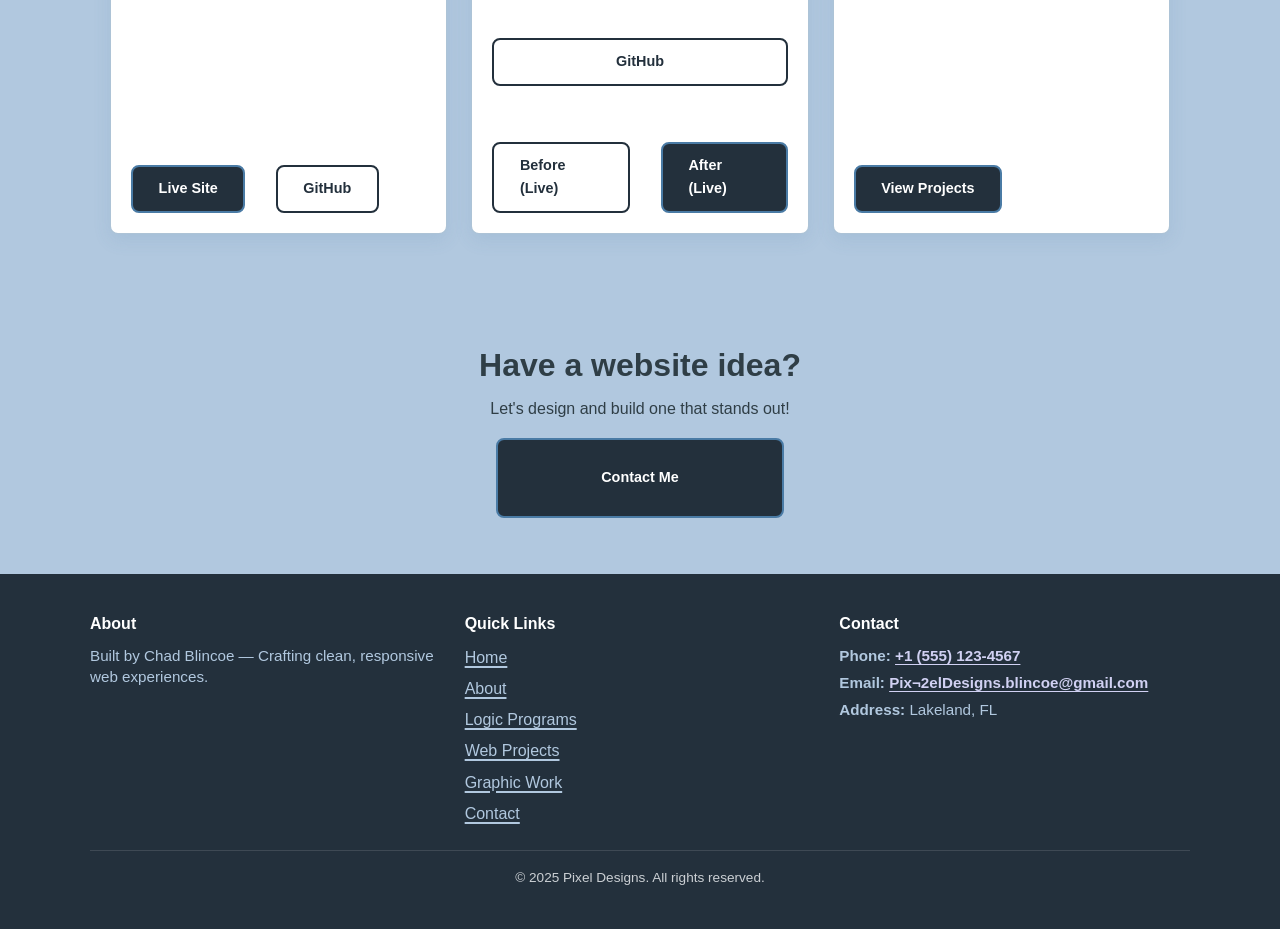
==== commit a0bab406: "touched up on some spacing -  removed directon buttons on index page slider preview" ====
--- a/index.html
+++ b/index.html
@@ -229,33 +229,34 @@
                   <img
                     class="slide"
                     src="media/RockPaperScissors.png"
-                    alt="Project screenshot 1"
+                    alt="rock paper scissors game preview"
                   />
                   <img
                     class="slide"
                     src="media/motivationArray.png"
-                    alt="Project screenshot 2"
+                    alt="motivation program preview"
                   />
                   <img
                     class="slide"
                     src="media/ColorTranslator.png"
-                    alt="Project screenshot 3"
+                    alt="color translator preview"
+                  />
+                  <img
+                    class="slide"
+                    src="media/IphoneMenu.png"
+                    alt=" iphone buying menu program preview"
                   />
                 </div>
-                <button class="slider-btn prev" aria-label="Previous slide">
-                  ‹
-                </button>
-                <button class="slider-btn next" aria-label="Next slide">
-                  ›
-                </button>
+              
+              
               </div>
               <h3 class="homeCards">JavaScript Programs</h3>
               <p>
                 Simple interactive programs built with JavaScript to demonstrate
                 logic, algorithmic thinking, and DOM manipulation.
               </p>
-              <a href="logic-programs.html" class="btn btn-primary">
-                View Project
+              <a href="logic-programs.html" class="btn btn-primary programProject-btn">
+                View Projects
               </a>
             </div>
           </div>
@@ -278,7 +279,7 @@
           <div class="footer-col footer-col--about">
             <h3>About</h3>
             <p>
-              Built by Chad Blincoe — crafting clean, responsive web
+              Built by Chad Blincoe — Crafting clean, responsive web
               experiences.
             </p>
           </div>
@@ -303,17 +304,8 @@
             </p>
             <p>
               <strong>Email:</strong>
-              <a
-                href="/cdn-cgi/l/email-protection#ea9a83928f868e8f99838d8499aa8d878b8386c4898587"
-              >
-                <span class="footer-contact-text">
-                  <span
-                    class="__cf_email__"
-                    data-cfemail="93c3faebf6ffd7f6e0faf4fde0d3f4fef2faffbdf0fcfe"
-                  >
-                    [email&#160;protected]
-                  </span>
-                </span>
+              <a href="mailto:pixeldesigns.blincoe@gmail.com">
+                <span class="footer-contact-text">Pix¬2elDesigns.blincoe@gmail.com</span>
               </a>
             </p>
             <p>
@@ -323,9 +315,10 @@
           </div>
         </div>
         <div class="footer-bottom">
-          <p>&copy; 2025</p>
+          <p>&copy; 2025 Pixel Designs. All rights reserved.</p>
         </div>
       </div>
     </footer>
+    <script src="scripts.js" defer></script>
   </body>
 </html>
--- a/styles.css
+++ b/styles.css
@@ -272,6 +272,14 @@
     color 0.2s,
     border-color 0.2s;
 }
+.btn-about {
+  display: flex;
+  max-width: 10rem;
+  padding: 1.3rem;
+  justify-content: center;
+  margin: 0 auto;
+  margin-top: 4.6rem;
+}
 .btn-primary {
   background-color: var(--dark);
   color: #fff;
@@ -372,6 +380,18 @@
 .card p {
   color: var(--dark);
 }
+.meImg {
+  margin-top: 2rem;
+  border-radius: 10px;
+  box-shadow: 1px 20px 32px black;
+  padding: 1rem;
+  background-color: var(--blue-light);
+}
+
+.col:nth-child(2) .meImg {
+  margin-top: 9rem;
+}
+
 .card img {
   border-radius: calc(var(--radius) - 2px);
   width: 100%;
@@ -508,7 +528,25 @@
   background-color: rgba(198, 221, 240, 0.3);
 }
 
-/* image slider */
+/* about page - image slider */
+.CCC {
+  display: flex;
+  justify-content: center;
+  align-items: center;
+  margin: 1rem;
+  font-family: "Segoe UI", Tahoma, Geneva, Verdana, sans-serif;
+  font-size: 1.4rem;
+  text-decoration: underline;
+  line-height: 4rem;
+  text-underline-offset: 0.5rem;
+}
+
+.aboutPara {
+  font-family: "Segoe UI", Tahoma, Geneva, Verdana, sans-serif;
+  font-size: 1.2rem;
+  text-indent: 1rem;
+  margin: 1.4rem;
+}
 .image-slider {
   position: relative;
   max-width: 720px;
@@ -677,13 +715,16 @@
   display: flex;
   gap: 0.5rem;
   width: 100%;
-  flex-wrap: wrap;
+  flex-wrap: nowrap;
   justify-content: center;
+  align-items: flex-start;
 }
 .lightbox-split img {
   width: calc(50% - 0.25rem);
   max-width: calc(50% - 0.25rem);
-  min-width: 180px;
+  min-width: 0;
+  max-height: 80vh;
+  object-fit: contain;
 }
 .lightbox-caption {
   margin-top: 0.65rem;
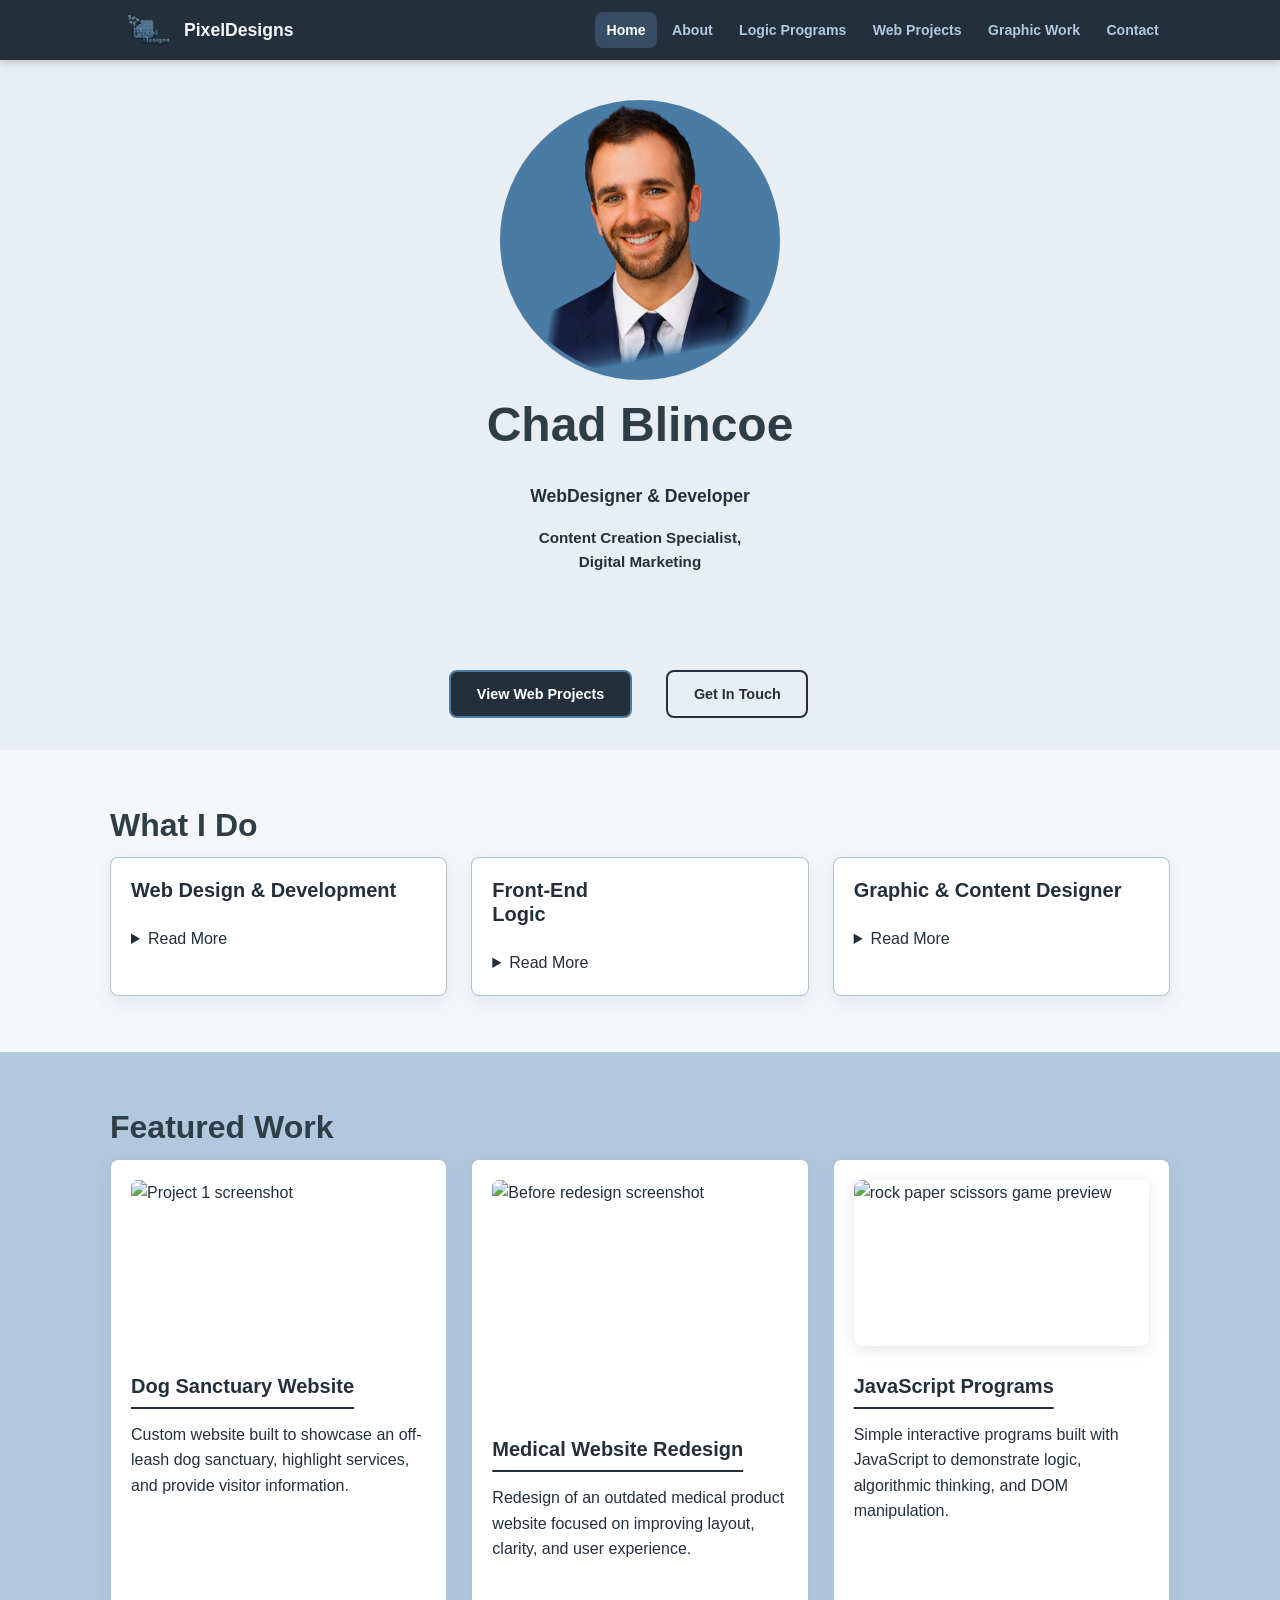
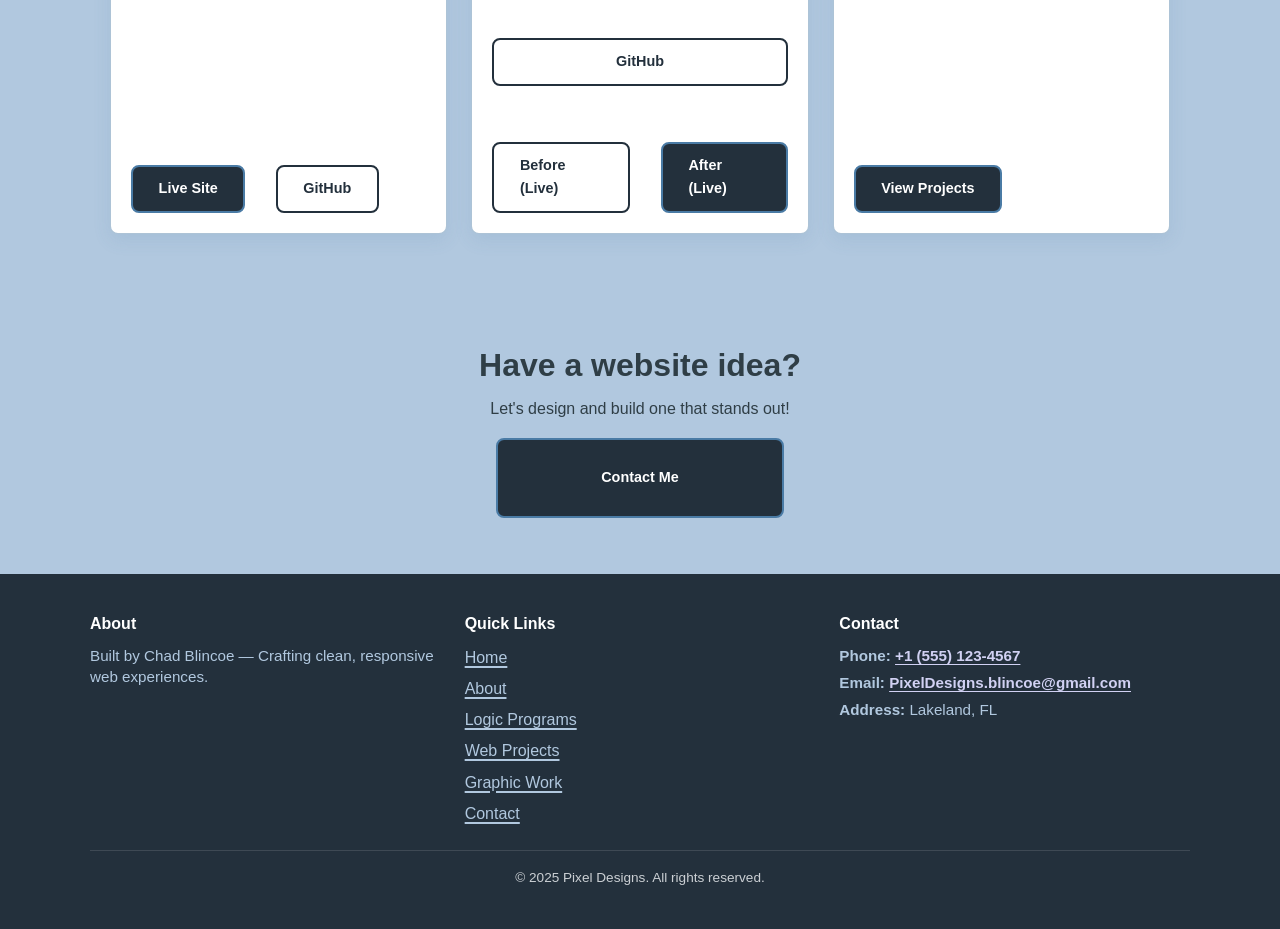
==== commit ff000bc7: "vercel speed insights added" ====
--- a/index.html
+++ b/index.html
@@ -23,6 +23,8 @@
       href="favicon/favicon-16x16.png"
     />
     <link rel="manifest" href="favicon/site.webmanifest" />
+    <script defer src="https://cdn.vercel-insights.com/v1/script.js"></script>
+
   </head>
   <body>
     <!-- navbar -->
@@ -305,7 +307,7 @@
             <p>
               <strong>Email:</strong>
               <a href="mailto:pixeldesigns.blincoe@gmail.com">
-                <span class="footer-contact-text">Pix¬2elDesigns.blincoe@gmail.com</span>
+                <span class="footer-contact-text">PixelDesigns.blincoe@gmail.com</span>
               </a>
             </p>
             <p>
@@ -319,6 +321,6 @@
         </div>
       </div>
     </footer>
-    <script src="scripts.js" defer></script>
+     <script src="scripts.js" type="module"></script>
   </body>
 </html>
